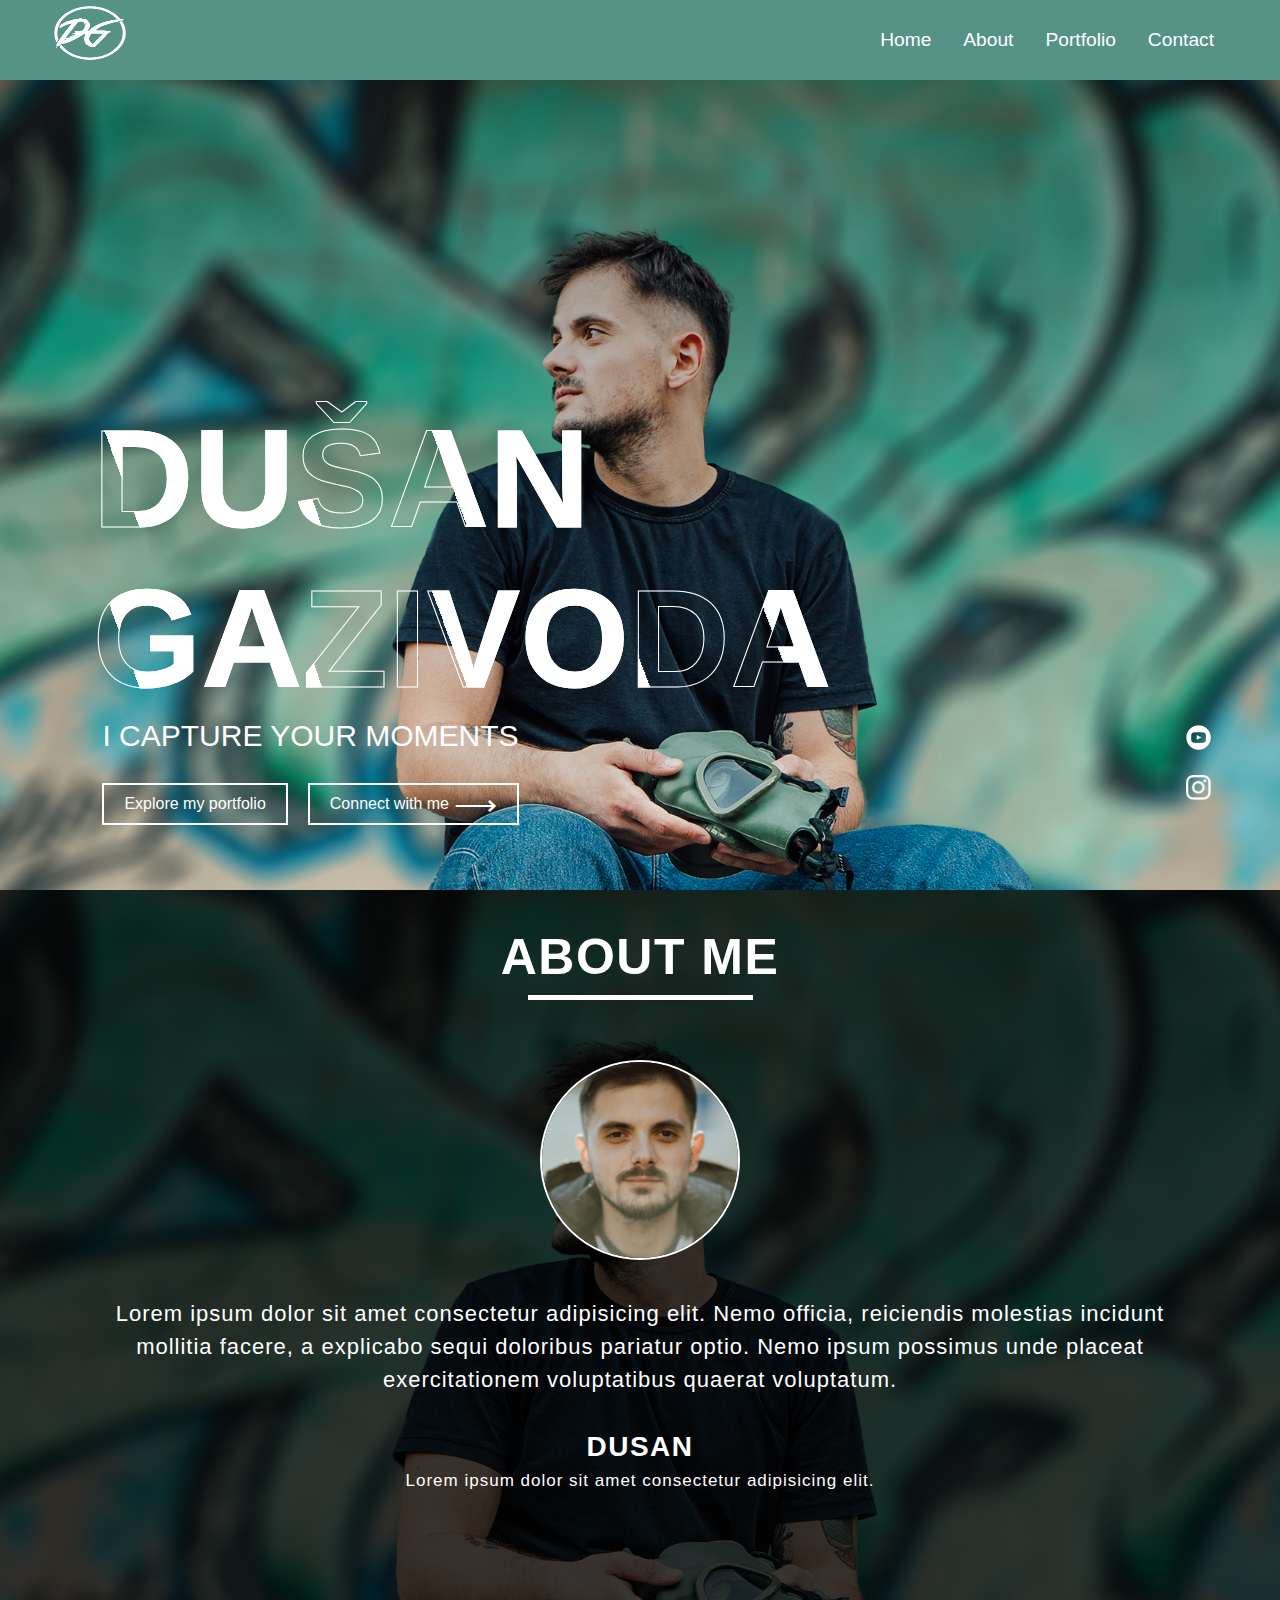
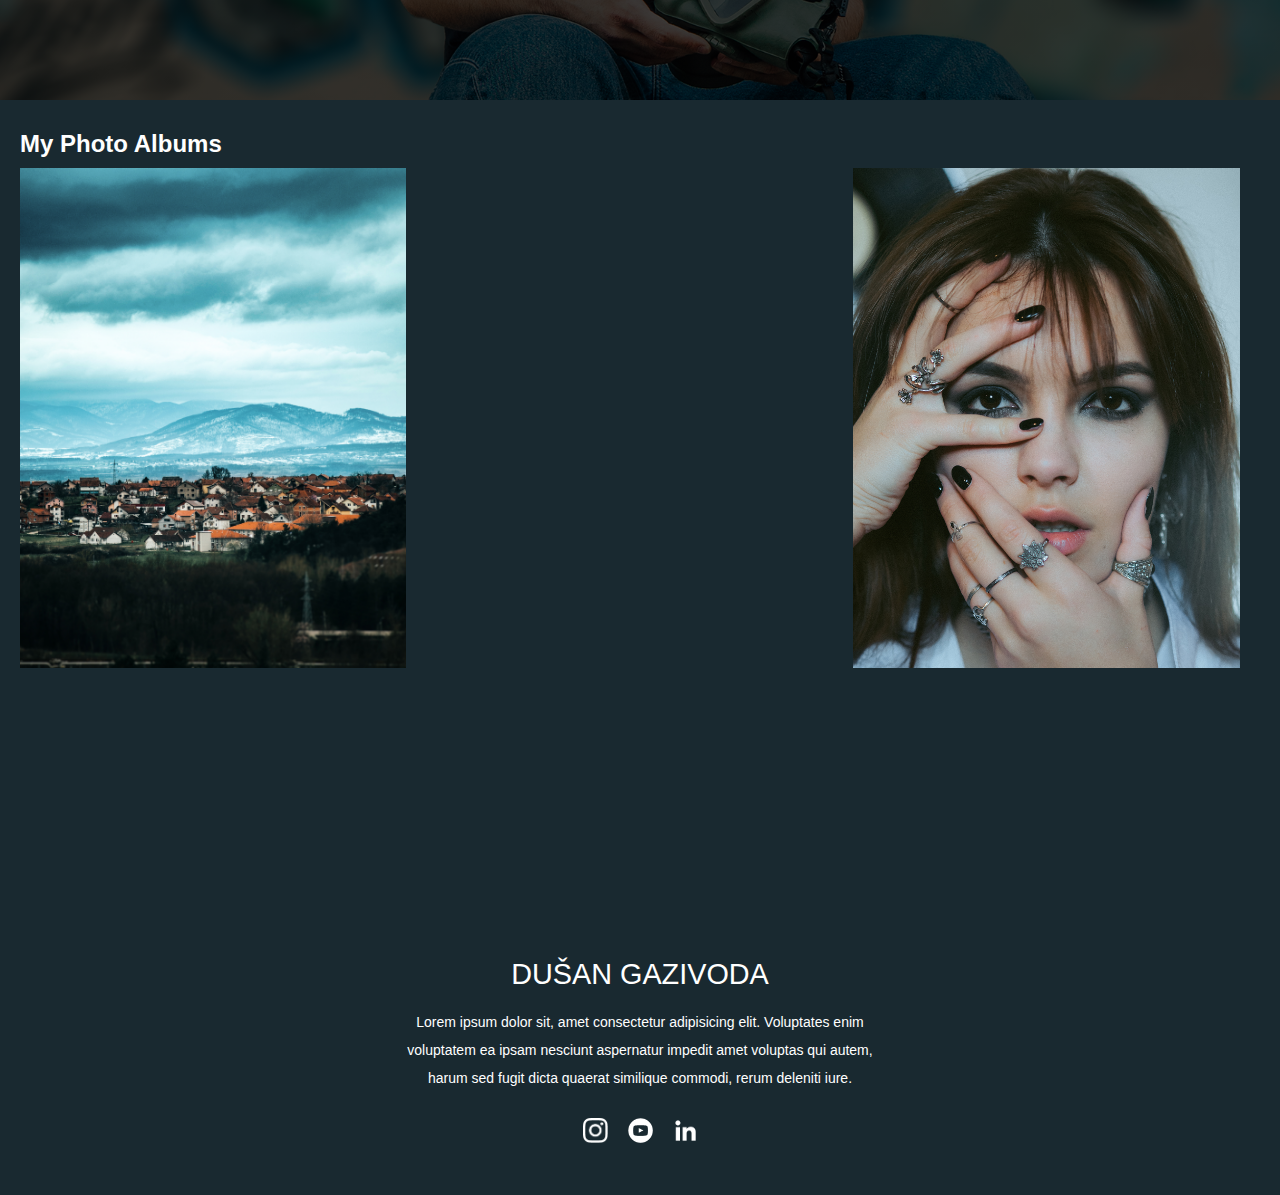
==== index.html @ 0738639a "portfolio radna verzija" ====
<!DOCTYPE html>
<html lang="en">

<head>
    <meta charset="UTF-8">
    <meta http-equiv="X-UA-Compatible" content="IE=edge">
    <meta name="viewport" content="width=device-width, initial-scale=1.0">
    <title>Dusan Gazivoda</title>
    <link rel="stylesheet" href="style.css">
</head>

<body>
    <nav class="navbar">
        <div class="navbar_container">
            <a href="" id="navbar_logo"><img src="images/DG White.png" alt=""></a>
            <div class="navbar_togle" id="mobile-menu">
                <span class="bar"></span>
                <span class="bar"></span>
                <span class="bar"></span>
            </div>
            <ul class="navbar__menu">
                <li class="navbar__item"><a href="#main__home" class="navbar__links">Home</a></li>
                <li class="navbar__item"><a href="#about" class="navbar__links">About</a></li>
                <li class="navbar__item"><a href="#albums" class="navbar__links">Portfolio</a></li>
                <li class="navbar__item"><a href="#footer-section" class="navbar__links">Contact</a></li>

            </ul>
        </div>
    </nav>

    <div class="main" id="main__home">
        <div class="main__container">
            <div class="main__content">
                <div class="text-box">
                    <h1>DUŠAN</h1>
                    <h2>GAZIVODA</h2>
                    <h3>I CAPTURE YOUR MOMENTS</h3>

                    <div class="row">
                        <a href="portfolio.html">Explore my portfolio</a>
                        <a href="">Connect with me <span>&#x27F6;</span></a>

                    </div>
                </div>
                <div class="social-icons">
                    <a href="https://www.youtube.com/channel/UCxxSuJg4NwFp97z0uqeG3TA"><img src="images/Yt.png"
                            alt=""></a>
                    <a href="https://www.instagram.com/stompwater_/"><img src="images/instagram.png" alt=""></a>
                </div>
            </div>
        </div>

        <div class="weapper" id="about">
            <div class="testimonial">
                <article>
                    <h1>About me</h1>
                    <img src="images/portret.jpg" alt="">
                    <blockquote>Lorem ipsum dolor sit amet consectetur adipisicing elit. Nemo officia, reiciendis
                        molestias incidunt mollitia facere, a explicabo sequi doloribus pariatur optio. Nemo ipsum
                        possimus unde placeat exercitationem voluptatibus quaerat voluptatum.</blockquote>
                    <h5>Dusan</h5>
                    <p>Lorem ipsum dolor sit amet consectetur adipisicing elit.</p>
                </article>
            </div>
        </div>
        <div class="gallery" id="albums">
            <section id="portfolio-gallery" class="wrapper-gallery">
                <p></p>
                <h2>My Photo Albums</h2>

                <div class="gallery-img img1">
                    <div><a href="#">Landscape photography</a></div>
                </div>
                <div class="gallery-img img2">
                    <div><a href="#">Street photography</a></div>
                </div>
                <div class="gallery-img img3">
                    <div><a href="#">Portrait photography</a></div>
                </div>
            </section>
        </div>

        <footer id="footer-section">
            <div class="footer__content">
                <h3>DUŠAN GAZIVODA</h3>
                <p>Lorem ipsum dolor sit, amet consectetur adipisicing elit. Voluptates enim voluptatem ea ipsam
                    nesciunt aspernatur impedit amet voluptas qui autem, harum sed fugit dicta quaerat similique
                    commodi, rerum deleniti iure.</p>
                <ul class="socials">
                    <li><a href="https://www.instagram.com/stompwater_/"><img src="images/instagram.png" alt=""></a>
                    </li>
                    <li><a href="https://www.youtube.com/channel/UCxxSuJg4NwFp97z0uqeG3TA"><img src="images/Yt.png"
                                alt=""></a></li>
                    <li><a href=""><img src="images/linkedin.png" alt=""></a></li>
                </ul>
            </div>
        </footer>
        <script src="app.js"></script>
</body>

</html>
---- style.css ----
* {
    margin: 0;
    padding: 0;
    box-sizing: border-box;
    font-family: 'poppins', sans-serif;

}

.navbar {
    background: #569386;
    height: 80px;
    display: flex;
    justify-content: center;
    align-items: center;
    font-size: 1.2rem;
    position: sticky;
    top: 0;
    z-index: 999;
}

.navbar_container {
    display: flex;
    justify-content: space-between;
    height: 75px;
    z-index: 1;
    width: 100%;
    max-width: 1300px;
    margin: 0 auto;
    padding: 0 50px;

}

#navbar_logo img {
    width: 80px;
    height: 60px;

}

#navbar {
    display: flex;
    align-items: center;
    cursor: pointer;
}

.navbar__menu {
    display: flex;
    align-items: center;
    list-style: none;
    text-align: center;
}

.navbar__item {
    height: 80px;

}

.navbar__links {
    color: #fff;
    display: flex;
    align-items: center;
    justify-content: center;
    text-decoration: none;
    padding: 0 1rem;
    height: 100%;
}

.navbar__links:hover {
    color: #192930;
    transition: all 0.3s ease;
}

.main__container {
    width: 100%;
    height: 90vh;
    background-image: linear-gradient(rgba(0, 0, 0, 0.3), transparent), url(images/background.jpg);
    background-size: cover;
    background-position: center;
    padding: 0 8%;
    position: relative;
}

.text-box {
    color: #fff;
    position: absolute;
    bottom: 8%;
}

.text-box p {
    font-size: 50px;
    font-weight: 600;
}

.text-box h1 {
    font-size: 140px;
    line-height: 160px;
    margin-left: -10px;
    color: transparent;
    -webkit-text-stroke: 1px #fff;
    background: url(images/back.png);
    -webkit-background-clip: text;
    background-position: 0 0;
    animation: back 20s linear infinite;

}

.text-box h2 {
    font-size: 140px;
    line-height: 160px;
    margin-left: -10px;
    color: transparent;
    -webkit-text-stroke: 1px #fff;
    background: url(images/back.png);
    -webkit-background-clip: text;
    background-position: 0 0;
    animation: back 20s linear infinite;

}

@keyframes back {
    100% {
        background-position: 2000px 0;
    }
}

.text-box h3 {
    font-size: 30px;
    font-weight: 350;
}

.text-box .row {
    display: flex;
    align-items: center;
    flex-wrap: wrap;
    margin-top: 30px;


}

.text-box a {
    color: #fff;
    text-decoration: none;
    padding: 10px 20px;
    margin-right: 20px;
    border: 2px solid #fff;
    display: flex;
    align-items: center;
}

.text-box a span {
    font-size: 30px;
    line-height: 15px;
    margin-left: 5px;
}

.social-icons {
    position: absolute;
    right: 5%;
    bottom: 8%;
}

.social-icons img {
    width: 25px;
    display: block;
    margin: 25px 5px;
}


.weapper {
    text-align: center;
    color: white;
    line-height: 1.5;
    letter-spacing: 1px;
    min-height: 90vh;
    width: 100%;
    background-image: linear-gradient(rgba(0, 0, 0, 0.75), rgba(0, 0, 0, 0.75)), url("images/background.jpg");
    background-position: center;
    background-repeat: no-repeat;
    background-size: cover;
}

.testimonial {
    padding: 30px 100px;

}

article h1 {
    font-size: 50px;
    font-weight: 800;
    text-transform: uppercase;
    letter-spacing: 1.5px;
}

article h1::after {
    content: "";
    height: 5px;
    width: 225px;
    background-color: #fff;
    display: block;
    margin: auto;

}

article img {
    height: 200px;
    width: 200px;
    border: 2px solid #fff;
    border-radius: 50%;
    margin-top: 60px;


}

blockquote {
    font-size: 22px;
    margin-top: 30px;
}

article h5 {
    text-transform: uppercase;
    font-size: 28px;
    margin-top: 30px;
    letter-spacing: 1.5px;
}

article p {
    font-size: 17px;

}

.gallery {
    min-height: 90vh;
    width: 100%;
    background-color: #192930;
    background-position: center;
    background-repeat: no-repeat;
    background-size: cover;
    padding: 20px 20px;
}

#portfolio-gallery {
    display: grid;
    grid-template-columns: 1fr 1fr 1fr;
    grid-template-rows: auto;
    gap: 10px;
    grid-template-areas:
        "gallery-p gallery-p gallery-p"
        "gallery-h2 gallery-h2 gallery-h2"
        "img1 img2 img3"
        "img1 img2 img3";
}

#portfolio-gallery .gallery-img {
    width: 95%;
    height: 245px;
    background-repeat: no-repeat;
    background-size: cover;
    background-position: center;
    cursor: pointer;
}

#portfolio-gallery p {
    grid-area: gallery-p;

}

#portfolio-gallery h2 {
    grid-area: gallery-h2;
    color: white;
    font-family: 'poppins', sans-serif;

}

#portfolio-gallery .img1 {
    grid-area: img1;
    background-image: url("images/img1.jpg");
    height: 500px;
}

#portfolio-gallery .img2 {
    grid-area: img2;
    background-image: url("images/img2.jpg");
    height: 500px;
}

#portfolio-gallery .img3 {
    grid-area: img3;
    background-image: url("images/img3.jpg");
    height: 500px;
}

.gallery-img div {
    width: 100%;
    height: 100%;
    background-color: black;
    opacity: 0;
    display: flex;
    justify-content: center;
    align-items: center;
}

.gallery-img a {
    font-family: 'poppins', sans-serif;
    font-size: 18px;
    color: white;
    text-decoration: none;
    text-transform: uppercase;
}

.gallery-img div:hover {
    opacity: 0.8;
    transition: all ease-in-out 100ms;
}

footer {
    background: #192930;
    height: auto;
    width: 1005;
    padding-top: 40px;
    color: white;
}

.footer__content {
    display: flex;
    align-items: center;
    justify-content: center;
    flex-direction: column;
    text-align: center;
}

.footer__content h3 {
    font-size: 1.8rem;
    font-weight: 400;
    text-transform: uppercase;
    line-height: 3rem;
}

.footer__content p {
    max-width: 500px;
    margin: 10px auto;
    line-height: 28px;
    font-size: 14px;
}

.socials {
    list-style: none;
    display: flex;
    align-items: center;
    justify-content: center;
    margin: 1rem 0 3rem 0;
}

.socials li {
    margin: 0 10px;
}

.socials a {
    text-decoration: none;
}

.socials img {
    width: 25px;
}

@media screen and (max-width:960px) {
    .navbar_container {
        display: flex;
        justify-content: space-between;
        height: 80px;
        z-index: 1;
        width: 100%;
        max-width: 1300px;
        padding: 0;
    }

    .navbar__menu {
        display: grid;
        grid-template-columns: auto;
        margin: 0;
        width: 100%;
        position: absolute;
        top: -1000px;
        opacity: 0;
        transition: all 0.5s ease;
        height: 50vh;
        z-index: -1;
        background: #569386;
    }

    .navbar__menu.active {

        top: 100%;
        opacity: 1;
        transition: all 0.5s ease;
        z-index: 99;
        height: 50vh;
        font-size: 1.6rem;
    }

    #navbar_logo {
        padding-left: 25px;
    }

    .navbar_togle .bar {
        width: 25px;
        height: 3px;
        margin: 5px auto;
        transition: all 0.3s ease-in-out;
        background: white;
    }

    .navbar__item {
        width: 100%;
    }

    .navbar__links {
        text-align: center;
        padding: 2rem;
        width: 100%;
        display: table;
    }

    #mobile-menu {
        position: absolute;
        top: 20%;
        right: 5%;
        transform: translate(5%, 20%);
    }

    .navbar_togle .bar {
        display: block;
        cursor: pointer;
    }

    #mobile-menu.is-active .bar:nth-child(2) {
        opacity: 0;

    }

    #mobile-menu.is-active .bar:nth-child(1) {
        transform: translateY(8px) rotate(45deg);

    }

    #mobile-menu.is-active .bar:nth-child(3) {
        transform: translateY(-8px) rotate(-45deg);

    }

    @media screen and (max-width:768px) {}

    .main__container {
        display: grid;
        grid-template-columns: auto;
        align-items: left;
        justify-content: center;
        width: 100%;
        margin: 0 auto;
        height: 90vh;
    }

    .text-box {
        position: absolute;
        margin-bottom: 4rem;
        line-height: 40px;
        margin-left: -5px;
    }

    .text-box h1 {
        font-size: 70px;
        margin-top: 2rem;

    }

    .text-box h2 {
        font-size: 70px;
    }
}
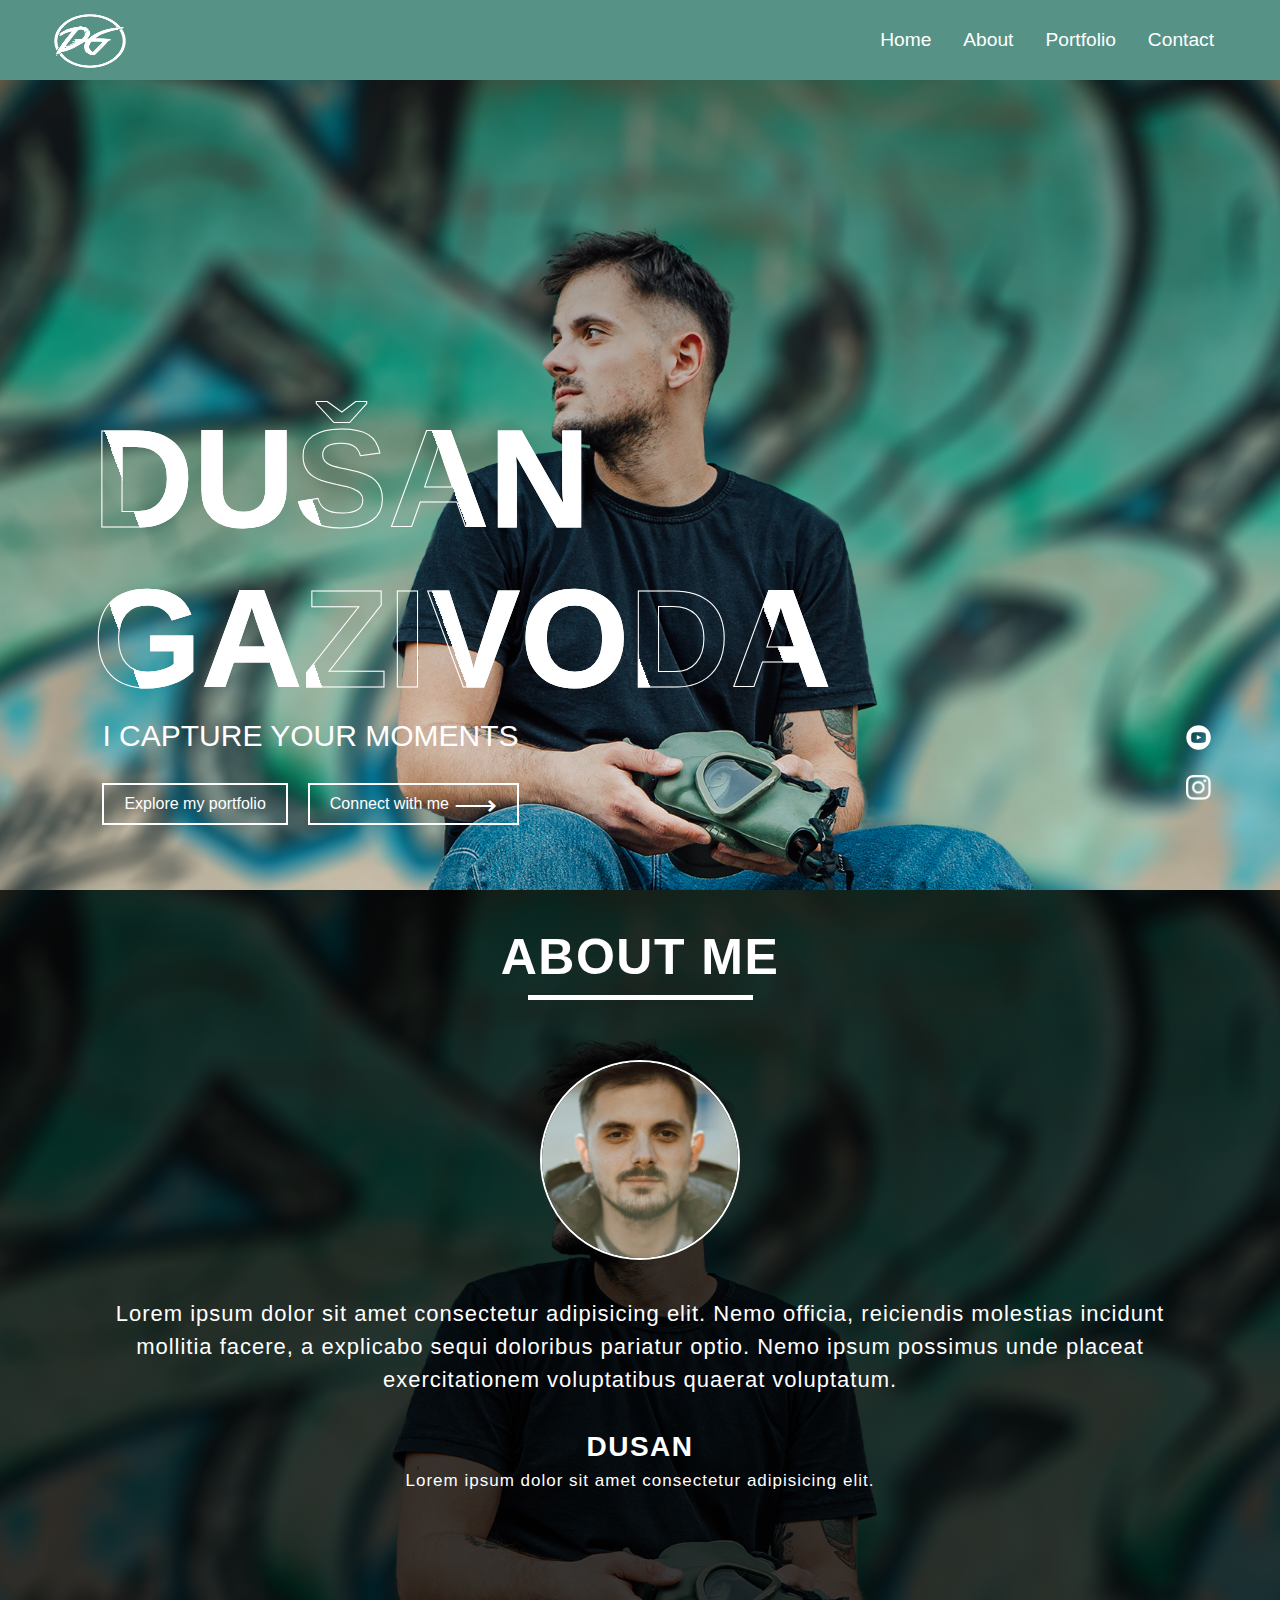
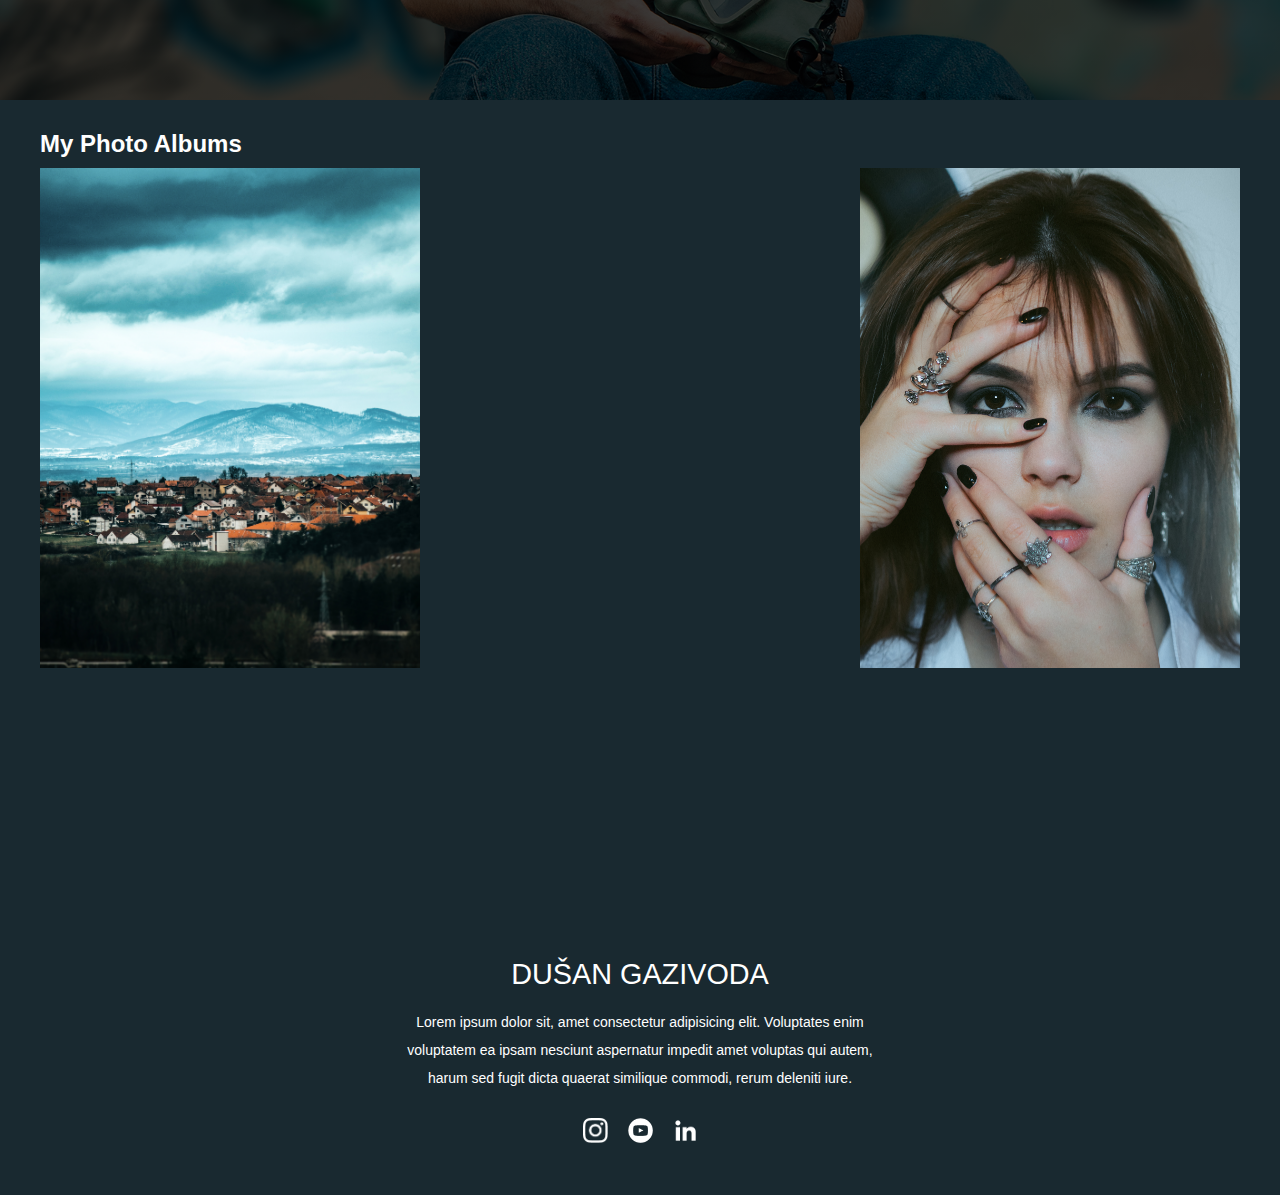
==== commit 3e263de0: "dodate galerije" ====
--- a/index.html
+++ b/index.html
@@ -37,8 +37,8 @@
                     <h3>I CAPTURE YOUR MOMENTS</h3>
 
                     <div class="row">
-                        <a href="portfolio.html">Explore my portfolio</a>
-                        <a href="">Connect with me <span>&#x27F6;</span></a>
+                        <a href="#albums">Explore my portfolio</a>
+                        <a href="#footer-section" id="connect">Connect with me <span>&#x27F6;</span></a>
 
                     </div>
                 </div>
@@ -69,13 +69,13 @@
                 <h2>My Photo Albums</h2>
 
                 <div class="gallery-img img1">
-                    <div><a href="#">Landscape photography</a></div>
+                    <div><a href="landscape.html">Landscape photography</a></div>
                 </div>
                 <div class="gallery-img img2">
-                    <div><a href="#">Street photography</a></div>
+                    <div><a href="street.html">Street photography</a></div>
                 </div>
                 <div class="gallery-img img3">
-                    <div><a href="#">Portrait photography</a></div>
+                    <div><a href="portrait.html">Portrait photography</a></div>
                 </div>
             </section>
         </div>
@@ -91,7 +91,7 @@
                     </li>
                     <li><a href="https://www.youtube.com/channel/UCxxSuJg4NwFp97z0uqeG3TA"><img src="images/Yt.png"
                                 alt=""></a></li>
-                    <li><a href=""><img src="images/linkedin.png" alt=""></a></li>
+                    <li><a href="https://www.linkedin.com/in/du%C5%A1angazivoda"><img src="images/linkedin.png" alt=""></a></li>
                 </ul>
             </div>
         </footer>
--- a/style.css
+++ b/style.css
@@ -1,477 +1,504 @@
 * {
-    margin: 0;
-    padding: 0;
-    box-sizing: border-box;
-    font-family: 'poppins', sans-serif;
-
+  margin: 0;
+  padding: 0;
+  box-sizing: border-box;
+  font-family: "poppins", sans-serif;
 }
 
 .navbar {
-    background: #569386;
-    height: 80px;
-    display: flex;
-    justify-content: center;
-    align-items: center;
-    font-size: 1.2rem;
-    position: sticky;
-    top: 0;
-    z-index: 999;
+  background: #569386;
+  height: 80px;
+  display: flex;
+  justify-content: center;
+  align-items: center;
+  font-size: 1.2rem;
+  position: sticky;
+  top: 0;
+  z-index: 999;
 }
 
 .navbar_container {
+  display: flex;
+  justify-content: space-between;
+  height: 75px;
+  z-index: 1;
+  width: 100%;
+  max-width: 1300px;
+  margin: 0 auto;
+  padding: 0 50px;
+}
+
+#navbar_logo img {
+  margin-top: 8px;
+  width: 80px;
+  height: 60px;
+}
+
+#navbar {
+  display: flex;
+  align-items: center;
+  cursor: pointer;
+}
+
+.navbar__menu {
+  display: flex;
+  align-items: center;
+  list-style: none;
+  text-align: center;
+}
+
+.navbar__item {
+  height: 80px;
+}
+
+.navbar__links {
+  color: #fff;
+  display: flex;
+  align-items: center;
+  justify-content: center;
+  text-decoration: none;
+  padding: 0 1rem;
+  height: 100%;
+}
+
+.navbar__links:hover {
+  color: #192930;
+  transition: all 0.3s ease;
+}
+
+.main__container {
+  width: 100%;
+  height: 90vh;
+  background-image: linear-gradient(rgba(0, 0, 0, 0.3), transparent),
+    url(images/background.jpg);
+  background-size: cover;
+  background-position: center;
+  padding: 0 8%;
+  position: relative;
+}
+
+.text-box {
+  color: #fff;
+  position: absolute;
+  bottom: 8%;
+}
+
+.text-box p {
+  font-size: 50px;
+  font-weight: 600;
+}
+
+.text-box h1 {
+  font-size: 140px;
+  line-height: 160px;
+  margin-left: -10px;
+  color: transparent;
+  -webkit-text-stroke: 1px #fff;
+  background: url(images/back.png);
+  -webkit-background-clip: text;
+  background-position: 0 0;
+  animation: back 20s linear infinite;
+}
+
+.text-box h2 {
+  font-size: 140px;
+  line-height: 160px;
+  margin-left: -10px;
+  color: transparent;
+  -webkit-text-stroke: 1px #fff;
+  background: url(images/back.png);
+  -webkit-background-clip: text;
+  background-position: 0 0;
+  animation: back 20s linear infinite;
+}
+
+@keyframes back {
+  100% {
+    background-position: 2000px 0;
+  }
+}
+
+.text-box h3 {
+  font-size: 30px;
+  font-weight: 350;
+}
+
+.text-box .row {
+  display: flex;
+  align-items: center;
+  flex-wrap: wrap;
+  margin-top: 30px;
+}
+
+.text-box a {
+  color: #fff;
+  text-decoration: none;
+  padding: 10px 20px;
+  margin-right: 20px;
+  border: 2px solid #fff;
+  display: flex;
+  align-items: center;
+}
+
+.text-box a span {
+  font-size: 30px;
+  line-height: 15px;
+  margin-left: 5px;
+}
+
+.social-icons {
+  position: absolute;
+  right: 5%;
+  bottom: 8%;
+}
+
+.social-icons img {
+  width: 25px;
+  display: block;
+  margin: 25px 5px;
+}
+
+.weapper {
+  text-align: center;
+  color: white;
+  line-height: 1.5;
+  letter-spacing: 1px;
+  min-height: 90vh;
+  width: 100%;
+  background-image: linear-gradient(rgba(0, 0, 0, 0.75), rgba(0, 0, 0, 0.75)),
+    url("images/background.jpg");
+  background-position: center;
+  background-repeat: no-repeat;
+  background-size: cover;
+}
+
+.testimonial {
+  padding: 30px 100px;
+}
+
+article h1 {
+  font-size: 50px;
+  font-weight: 800;
+  text-transform: uppercase;
+  letter-spacing: 1.5px;
+}
+
+article h1::after {
+  content: "";
+  height: 5px;
+  width: 225px;
+  background-color: #fff;
+  display: block;
+  margin: auto;
+}
+
+article img {
+  height: 200px;
+  width: 200px;
+  border: 2px solid #fff;
+  border-radius: 50%;
+  margin-top: 60px;
+}
+
+blockquote {
+  font-size: 22px;
+  margin-top: 30px;
+}
+
+article h5 {
+  text-transform: uppercase;
+  font-size: 28px;
+  margin-top: 30px;
+  letter-spacing: 1.5px;
+}
+
+article p {
+  font-size: 17px;
+}
+
+.gallery {
+  min-height: 90vh;
+  width: 100%;
+  background-color: #192930;
+  background-position: center;
+  background-repeat: no-repeat;
+  background-size: cover;
+  padding: 20px 20px;
+}
+
+#portfolio-gallery {
+  display: grid;
+  grid-template-columns: 1fr 1fr 1fr;
+  grid-template-rows: auto;
+  margin-left: 20px;
+
+  gap: 10px;
+  grid-template-areas:
+    "gallery-p gallery-p gallery-p"
+    "gallery-h2 gallery-h2 gallery-h2"
+    "img1 img2 img3"
+    "img1 img2 img3";
+}
+
+#portfolio-gallery .gallery-img {
+  width: 95%;
+  height: 245px;
+  background-repeat: no-repeat;
+  background-size: cover;
+  background-position: center;
+  cursor: pointer;
+}
+
+#portfolio-gallery p {
+  grid-area: gallery-p;
+}
+
+#portfolio-gallery h2 {
+  grid-area: gallery-h2;
+  color: white;
+  font-family: "poppins", sans-serif;
+}
+
+#portfolio-gallery .img1 {
+  grid-area: img1;
+  background-image: url("images/img1.jpg");
+  height: 500px;
+}
+
+#portfolio-gallery .img2 {
+  grid-area: img2;
+  background-image: url("images/img2.jpg");
+  height: 500px;
+}
+
+#portfolio-gallery .img3 {
+  grid-area: img3;
+  background-image: url("images/img3.jpg");
+  height: 500px;
+}
+
+.gallery-img div {
+  width: 100%;
+  height: 100%;
+  background-color: black;
+  opacity: 0;
+  display: flex;
+  justify-content: center;
+  align-items: center;
+}
+
+.gallery-img a {
+  font-family: "poppins", sans-serif;
+  font-size: 18px;
+  color: white;
+  text-decoration: none;
+  text-transform: uppercase;
+}
+
+.gallery-img div:hover {
+  opacity: 0.8;
+  transition: all ease-in-out 100ms;
+}
+
+footer {
+  background: #192930;
+  height: auto;
+  width: 1005;
+  padding-top: 40px;
+  color: white;
+}
+
+.footer__content {
+  display: flex;
+  align-items: center;
+  justify-content: center;
+  flex-direction: column;
+  text-align: center;
+}
+
+.footer__content h3 {
+  font-size: 1.8rem;
+  font-weight: 400;
+  text-transform: uppercase;
+  line-height: 3rem;
+}
+
+.footer__content p {
+  max-width: 500px;
+  margin: 10px auto;
+  line-height: 28px;
+  font-size: 14px;
+}
+
+.socials {
+  list-style: none;
+  display: flex;
+  align-items: center;
+  justify-content: center;
+  margin: 1rem 0 3rem 0;
+}
+
+.socials li {
+  margin: 0 10px;
+}
+
+.socials a {
+  text-decoration: none;
+}
+
+.socials img {
+  width: 25px;
+}
+
+@media screen and (max-width: 960px) {
+  .navbar_container {
     display: flex;
     justify-content: space-between;
-    height: 75px;
+    height: 80px;
     z-index: 1;
     width: 100%;
     max-width: 1300px;
+    padding: 0;
+  }
+
+  .navbar__menu {
+    display: grid;
+    grid-template-columns: auto;
+    margin: 0;
+    width: 100%;
+    position: absolute;
+    top: -1000px;
+    opacity: 0;
+    transition: all 0.5s ease;
+    height: 50vh;
+    z-index: -1;
+    background: #569386;
+  }
+
+  .navbar__menu.active {
+    top: 100%;
+    opacity: 1;
+    transition: all 0.5s ease;
+    z-index: 99;
+    height: 50vh;
+    font-size: 1.6rem;
+  }
+
+  #navbar_logo {
+    padding-left: 25px;
+  }
+
+  .navbar_togle .bar {
+    width: 25px;
+    height: 3px;
+    margin: 5px auto;
+    transition: all 0.3s ease-in-out;
+    background: white;
+  }
+
+  .navbar__item {
+    width: 100%;
+  }
+
+  .navbar__links {
+    text-align: center;
+    padding: 2rem;
+    width: 100%;
+    display: table;
+  }
+
+  #mobile-menu {
+    position: absolute;
+    top: 20%;
+    right: 5%;
+    transform: translate(5%, 20%);
+  }
+
+  .navbar_togle .bar {
+    display: block;
+    cursor: pointer;
+  }
+
+  #mobile-menu.is-active .bar:nth-child(2) {
+    opacity: 0;
+  }
+
+  #mobile-menu.is-active .bar:nth-child(1) {
+    transform: translateY(8px) rotate(45deg);
+  }
+
+  #mobile-menu.is-active .bar:nth-child(3) {
+    transform: translateY(-8px) rotate(-45deg);
+  }
+}
+
+@media screen and (max-width: 768px) {
+  .main__container {
+    width: 100%;
     margin: 0 auto;
-    padding: 0 50px;
-
-}
-
-#navbar_logo img {
-    width: 80px;
-    height: 60px;
-
-}
-
-#navbar {
-    display: flex;
-    align-items: center;
-    cursor: pointer;
-}
-
-.navbar__menu {
-    display: flex;
-    align-items: center;
-    list-style: none;
-    text-align: center;
-}
-
-.navbar__item {
-    height: 80px;
-
-}
-
-.navbar__links {
-    color: #fff;
-    display: flex;
-    align-items: center;
-    justify-content: center;
-    text-decoration: none;
-    padding: 0 1rem;
-    height: 100%;
-}
-
-.navbar__links:hover {
-    color: #192930;
-    transition: all 0.3s ease;
-}
-
-.main__container {
-    width: 100%;
     height: 90vh;
-    background-image: linear-gradient(rgba(0, 0, 0, 0.3), transparent), url(images/background.jpg);
-    background-size: cover;
-    background-position: center;
-    padding: 0 8%;
-    position: relative;
-}
-
-.text-box {
-    color: #fff;
-    position: absolute;
-    bottom: 8%;
-}
-
-.text-box p {
+  }
+
+  .text-box {
+    line-height: 20px;
+    margin-left: -20px;
+  }
+
+  .text-box h1 {
     font-size: 50px;
-    font-weight: 600;
-}
-
-.text-box h1 {
-    font-size: 140px;
-    line-height: 160px;
-    margin-left: -10px;
-    color: transparent;
-    -webkit-text-stroke: 1px #fff;
-    background: url(images/back.png);
-    -webkit-background-clip: text;
-    background-position: 0 0;
-    animation: back 20s linear infinite;
-
-}
-
-.text-box h2 {
-    font-size: 140px;
-    line-height: 160px;
-    margin-left: -10px;
-    color: transparent;
-    -webkit-text-stroke: 1px #fff;
-    background: url(images/back.png);
-    -webkit-background-clip: text;
-    background-position: 0 0;
-    animation: back 20s linear infinite;
-
-}
-
-@keyframes back {
-    100% {
-        background-position: 2000px 0;
-    }
-}
-
-.text-box h3 {
-    font-size: 30px;
-    font-weight: 350;
-}
-
-.text-box .row {
-    display: flex;
-    align-items: center;
-    flex-wrap: wrap;
-    margin-top: 30px;
-
-
-}
-
-.text-box a {
-    color: #fff;
-    text-decoration: none;
-    padding: 10px 20px;
+    line-height: 70px;
+  }
+
+  .text-box h2 {
+    font-size: 50px;
+    line-height: 70px;
+  }
+  .text-box {
+    bottom: 12%;
+  }
+  .text-box h3 {
+    font-size: 20px;
+    font-weight: bold;
+    margin-top: 25px;
+  }
+
+  .text-box .row {
+    margin-top: 20px;
+  }
+
+  .text-box a {
+    padding: 5px 15px;
     margin-right: 20px;
-    border: 2px solid #fff;
-    display: flex;
-    align-items: center;
-}
-
-.text-box a span {
-    font-size: 30px;
+  }
+
+  .text-box a span {
+    font-size: 20px;
     line-height: 15px;
     margin-left: 5px;
-}
-
-.social-icons {
-    position: absolute;
-    right: 5%;
-    bottom: 8%;
-}
-
-.social-icons img {
-    width: 25px;
-    display: block;
-    margin: 25px 5px;
-}
-
-
-.weapper {
-    text-align: center;
-    color: white;
-    line-height: 1.5;
-    letter-spacing: 1px;
-    min-height: 90vh;
-    width: 100%;
-    background-image: linear-gradient(rgba(0, 0, 0, 0.75), rgba(0, 0, 0, 0.75)), url("images/background.jpg");
-    background-position: center;
-    background-repeat: no-repeat;
-    background-size: cover;
-}
-
-.testimonial {
-    padding: 30px 100px;
-
-}
-
-article h1 {
-    font-size: 50px;
-    font-weight: 800;
-    text-transform: uppercase;
-    letter-spacing: 1.5px;
-}
-
-article h1::after {
-    content: "";
-    height: 5px;
-    width: 225px;
-    background-color: #fff;
-    display: block;
-    margin: auto;
-
-}
-
-article img {
-    height: 200px;
-    width: 200px;
-    border: 2px solid #fff;
-    border-radius: 50%;
-    margin-top: 60px;
-
-
-}
-
-blockquote {
-    font-size: 22px;
-    margin-top: 30px;
-}
-
-article h5 {
-    text-transform: uppercase;
-    font-size: 28px;
-    margin-top: 30px;
-    letter-spacing: 1.5px;
-}
-
-article p {
-    font-size: 17px;
-
-}
-
-.gallery {
-    min-height: 90vh;
-    width: 100%;
-    background-color: #192930;
-    background-position: center;
-    background-repeat: no-repeat;
-    background-size: cover;
-    padding: 20px 20px;
-}
-
-#portfolio-gallery {
-    display: grid;
-    grid-template-columns: 1fr 1fr 1fr;
-    grid-template-rows: auto;
-    gap: 10px;
+  }
+  #connect {
+    display: none;
+  }
+}
+
+@media screen and (max-width: 768px) {
+  #portfolio-gallery {
+    grid-template-columns: 1fr;
     grid-template-areas:
-        "gallery-p gallery-p gallery-p"
-        "gallery-h2 gallery-h2 gallery-h2"
-        "img1 img2 img3"
-        "img1 img2 img3";
-}
-
-#portfolio-gallery .gallery-img {
+      "gallery-p "
+      "gallery-h2"
+      "img1"
+      "img2"
+      "img3";
+  }
+
+  #portfolio-gallery .gallery-img {
     width: 95%;
-    height: 245px;
-    background-repeat: no-repeat;
-    background-size: cover;
-    background-position: center;
-    cursor: pointer;
-}
-
-#portfolio-gallery p {
-    grid-area: gallery-p;
-
-}
-
-#portfolio-gallery h2 {
-    grid-area: gallery-h2;
-    color: white;
-    font-family: 'poppins', sans-serif;
-
-}
-
-#portfolio-gallery .img1 {
-    grid-area: img1;
-    background-image: url("images/img1.jpg");
-    height: 500px;
-}
-
-#portfolio-gallery .img2 {
-    grid-area: img2;
-    background-image: url("images/img2.jpg");
-    height: 500px;
-}
-
-#portfolio-gallery .img3 {
-    grid-area: img3;
-    background-image: url("images/img3.jpg");
-    height: 500px;
-}
-
-.gallery-img div {
-    width: 100%;
-    height: 100%;
-    background-color: black;
-    opacity: 0;
-    display: flex;
-    justify-content: center;
-    align-items: center;
-}
-
-.gallery-img a {
-    font-family: 'poppins', sans-serif;
-    font-size: 18px;
-    color: white;
-    text-decoration: none;
-    text-transform: uppercase;
-}
-
-.gallery-img div:hover {
-    opacity: 0.8;
-    transition: all ease-in-out 100ms;
-}
-
-footer {
-    background: #192930;
-    height: auto;
-    width: 1005;
-    padding-top: 40px;
-    color: white;
-}
-
-.footer__content {
-    display: flex;
-    align-items: center;
-    justify-content: center;
-    flex-direction: column;
-    text-align: center;
-}
-
-.footer__content h3 {
-    font-size: 1.8rem;
-    font-weight: 400;
-    text-transform: uppercase;
-    line-height: 3rem;
-}
-
-.footer__content p {
-    max-width: 500px;
-    margin: 10px auto;
-    line-height: 28px;
-    font-size: 14px;
-}
-
-.socials {
-    list-style: none;
-    display: flex;
-    align-items: center;
-    justify-content: center;
-    margin: 1rem 0 3rem 0;
-}
-
-.socials li {
-    margin: 0 10px;
-}
-
-.socials a {
-    text-decoration: none;
-}
-
-.socials img {
-    width: 25px;
-}
-
-@media screen and (max-width:960px) {
-    .navbar_container {
-        display: flex;
-        justify-content: space-between;
-        height: 80px;
-        z-index: 1;
-        width: 100%;
-        max-width: 1300px;
-        padding: 0;
-    }
-
-    .navbar__menu {
-        display: grid;
-        grid-template-columns: auto;
-        margin: 0;
-        width: 100%;
-        position: absolute;
-        top: -1000px;
-        opacity: 0;
-        transition: all 0.5s ease;
-        height: 50vh;
-        z-index: -1;
-        background: #569386;
-    }
-
-    .navbar__menu.active {
-
-        top: 100%;
-        opacity: 1;
-        transition: all 0.5s ease;
-        z-index: 99;
-        height: 50vh;
-        font-size: 1.6rem;
-    }
-
-    #navbar_logo {
-        padding-left: 25px;
-    }
-
-    .navbar_togle .bar {
-        width: 25px;
-        height: 3px;
-        margin: 5px auto;
-        transition: all 0.3s ease-in-out;
-        background: white;
-    }
-
-    .navbar__item {
-        width: 100%;
-    }
-
-    .navbar__links {
-        text-align: center;
-        padding: 2rem;
-        width: 100%;
-        display: table;
-    }
-
-    #mobile-menu {
-        position: absolute;
-        top: 20%;
-        right: 5%;
-        transform: translate(5%, 20%);
-    }
-
-    .navbar_togle .bar {
-        display: block;
-        cursor: pointer;
-    }
-
-    #mobile-menu.is-active .bar:nth-child(2) {
-        opacity: 0;
-
-    }
-
-    #mobile-menu.is-active .bar:nth-child(1) {
-        transform: translateY(8px) rotate(45deg);
-
-    }
-
-    #mobile-menu.is-active .bar:nth-child(3) {
-        transform: translateY(-8px) rotate(-45deg);
-
-    }
-
-    @media screen and (max-width:768px) {}
-
-    .main__container {
-        display: grid;
-        grid-template-columns: auto;
-        align-items: left;
-        justify-content: center;
-        width: 100%;
-        margin: 0 auto;
-        height: 90vh;
-    }
-
-    .text-box {
-        position: absolute;
-        margin-bottom: 4rem;
-        line-height: 40px;
-        margin-left: -5px;
-    }
-
-    .text-box h1 {
-        font-size: 70px;
-        margin-top: 2rem;
-
-    }
-
-    .text-box h2 {
-        font-size: 70px;
-    }
-}+    margin-left: 10px;
+    margin-right: 10px;
+  }
+
+  #portfolio-gallery h2 {
+    margin-left: 10px;
+  }
+}
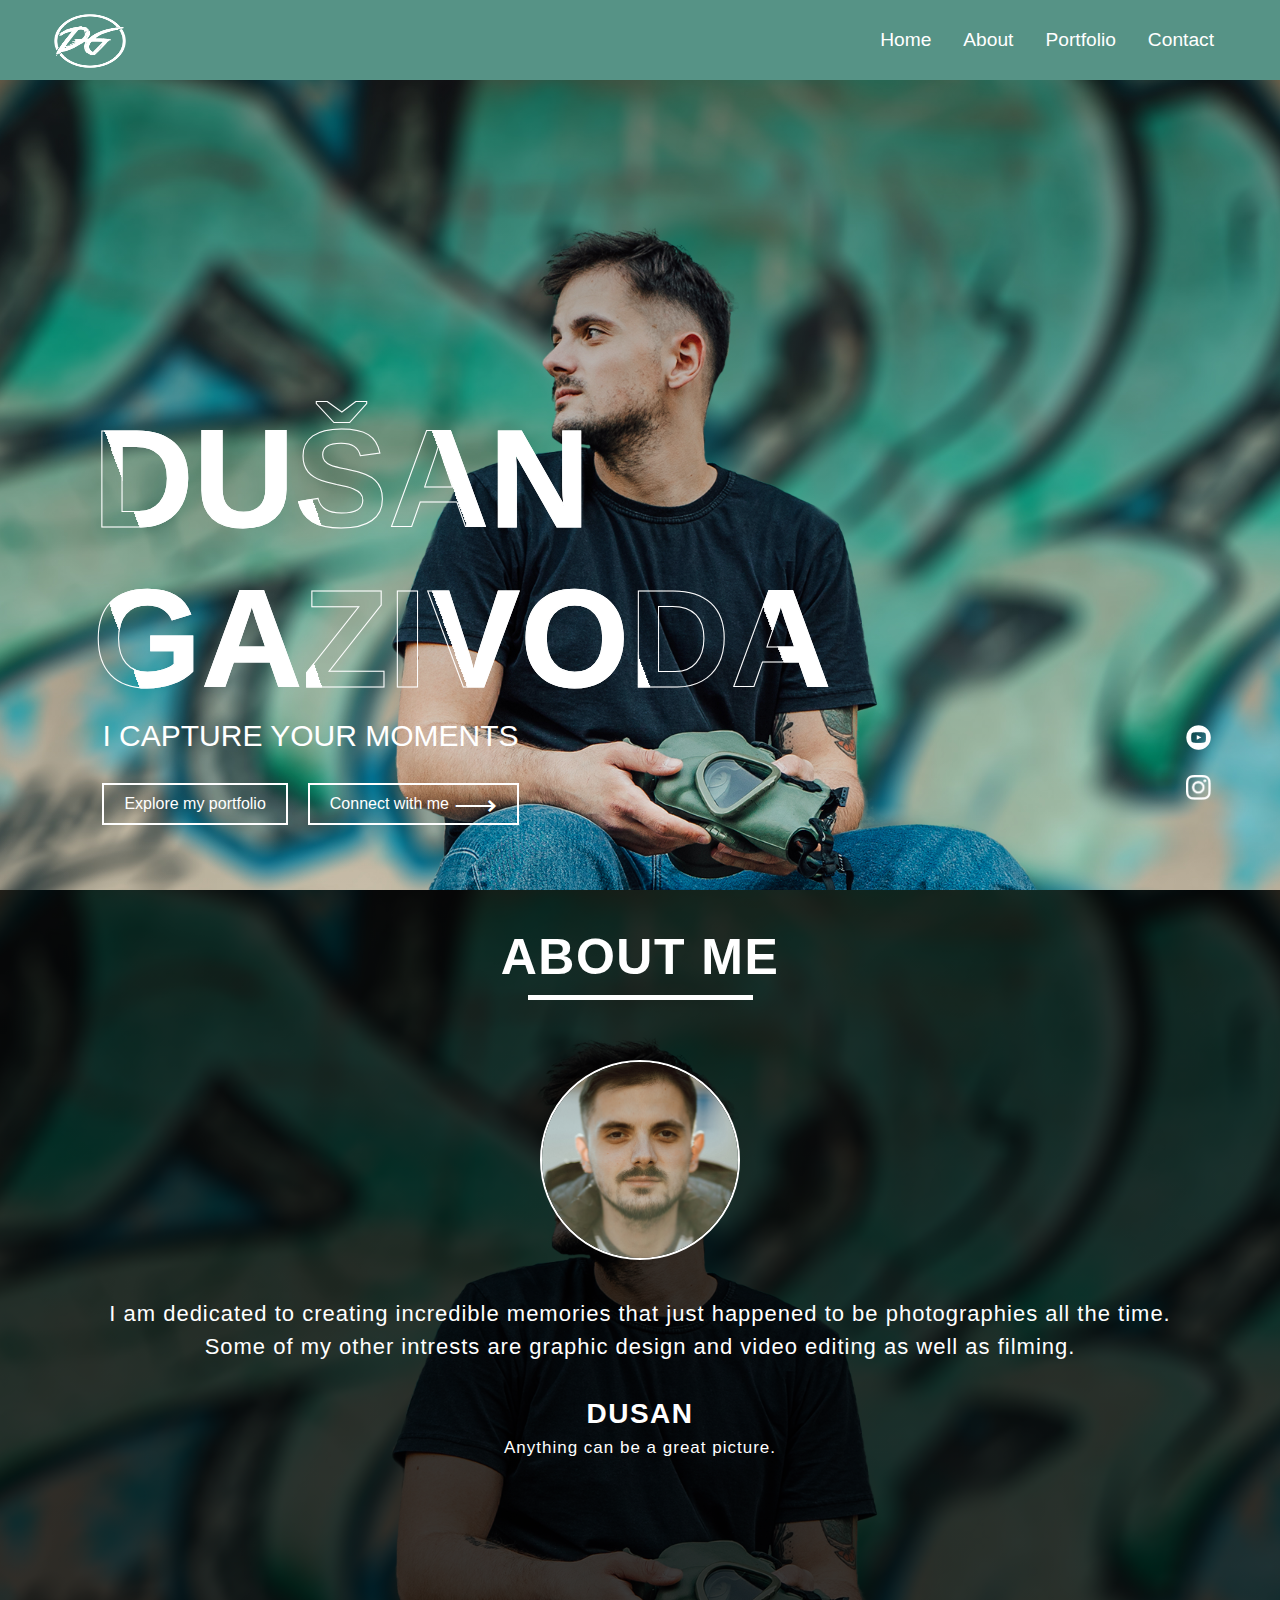
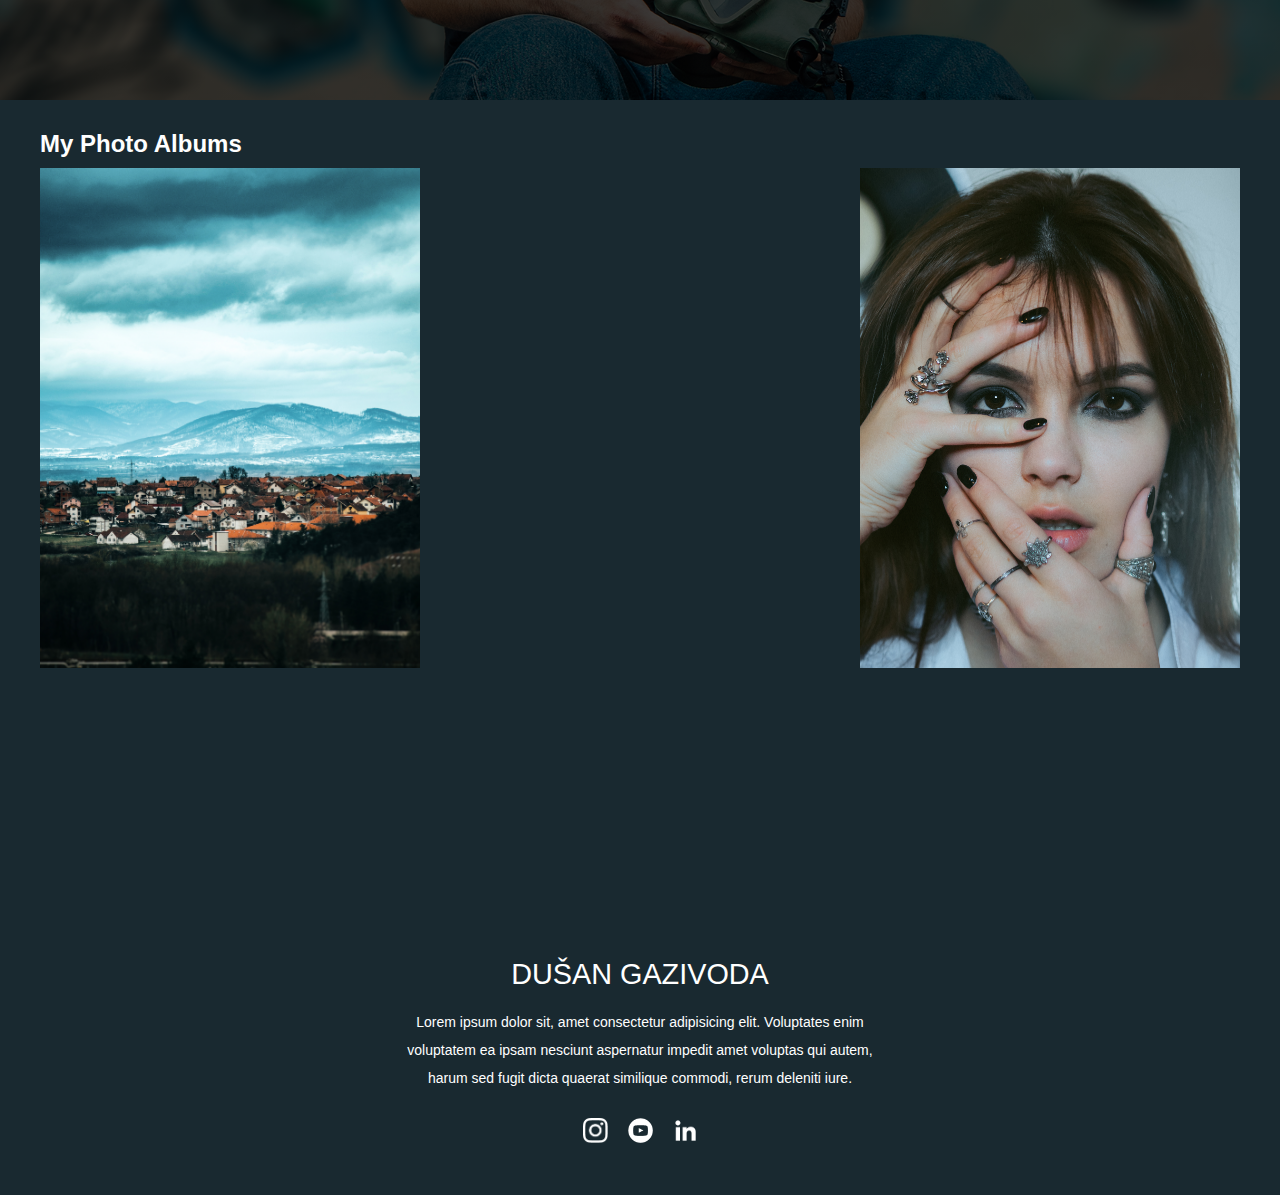
==== commit c77bd41a: "manje promene u rasporedu slika" ====
--- a/index.html
+++ b/index.html
@@ -55,11 +55,11 @@
                 <article>
                     <h1>About me</h1>
                     <img src="images/portret.jpg" alt="">
-                    <blockquote>Lorem ipsum dolor sit amet consectetur adipisicing elit. Nemo officia, reiciendis
-                        molestias incidunt mollitia facere, a explicabo sequi doloribus pariatur optio. Nemo ipsum
-                        possimus unde placeat exercitationem voluptatibus quaerat voluptatum.</blockquote>
+                    <blockquote>I am dedicated to creating incredible memories that just happened to be photographies all the time. Some of my other
+                        intrests are graphic design and video editing as well as filming. 
+                    </blockquote>
                     <h5>Dusan</h5>
-                    <p>Lorem ipsum dolor sit amet consectetur adipisicing elit.</p>
+                    <p>Anything can be a great picture.</p>
                 </article>
             </div>
         </div>
--- a/style.css
+++ b/style.css
@@ -293,6 +293,10 @@
   color: white;
   text-decoration: none;
   text-transform: uppercase;
+  border: 1px solid white;
+  border-radius: 5px;
+  box-sizing: border-box;
+  padding: 5px;
 }
 
 .gallery-img div:hover {
@@ -402,7 +406,7 @@
 
   .navbar__links {
     text-align: center;
-    padding: 2rem;
+    padding: 1rem;
     width: 100%;
     display: table;
   }
